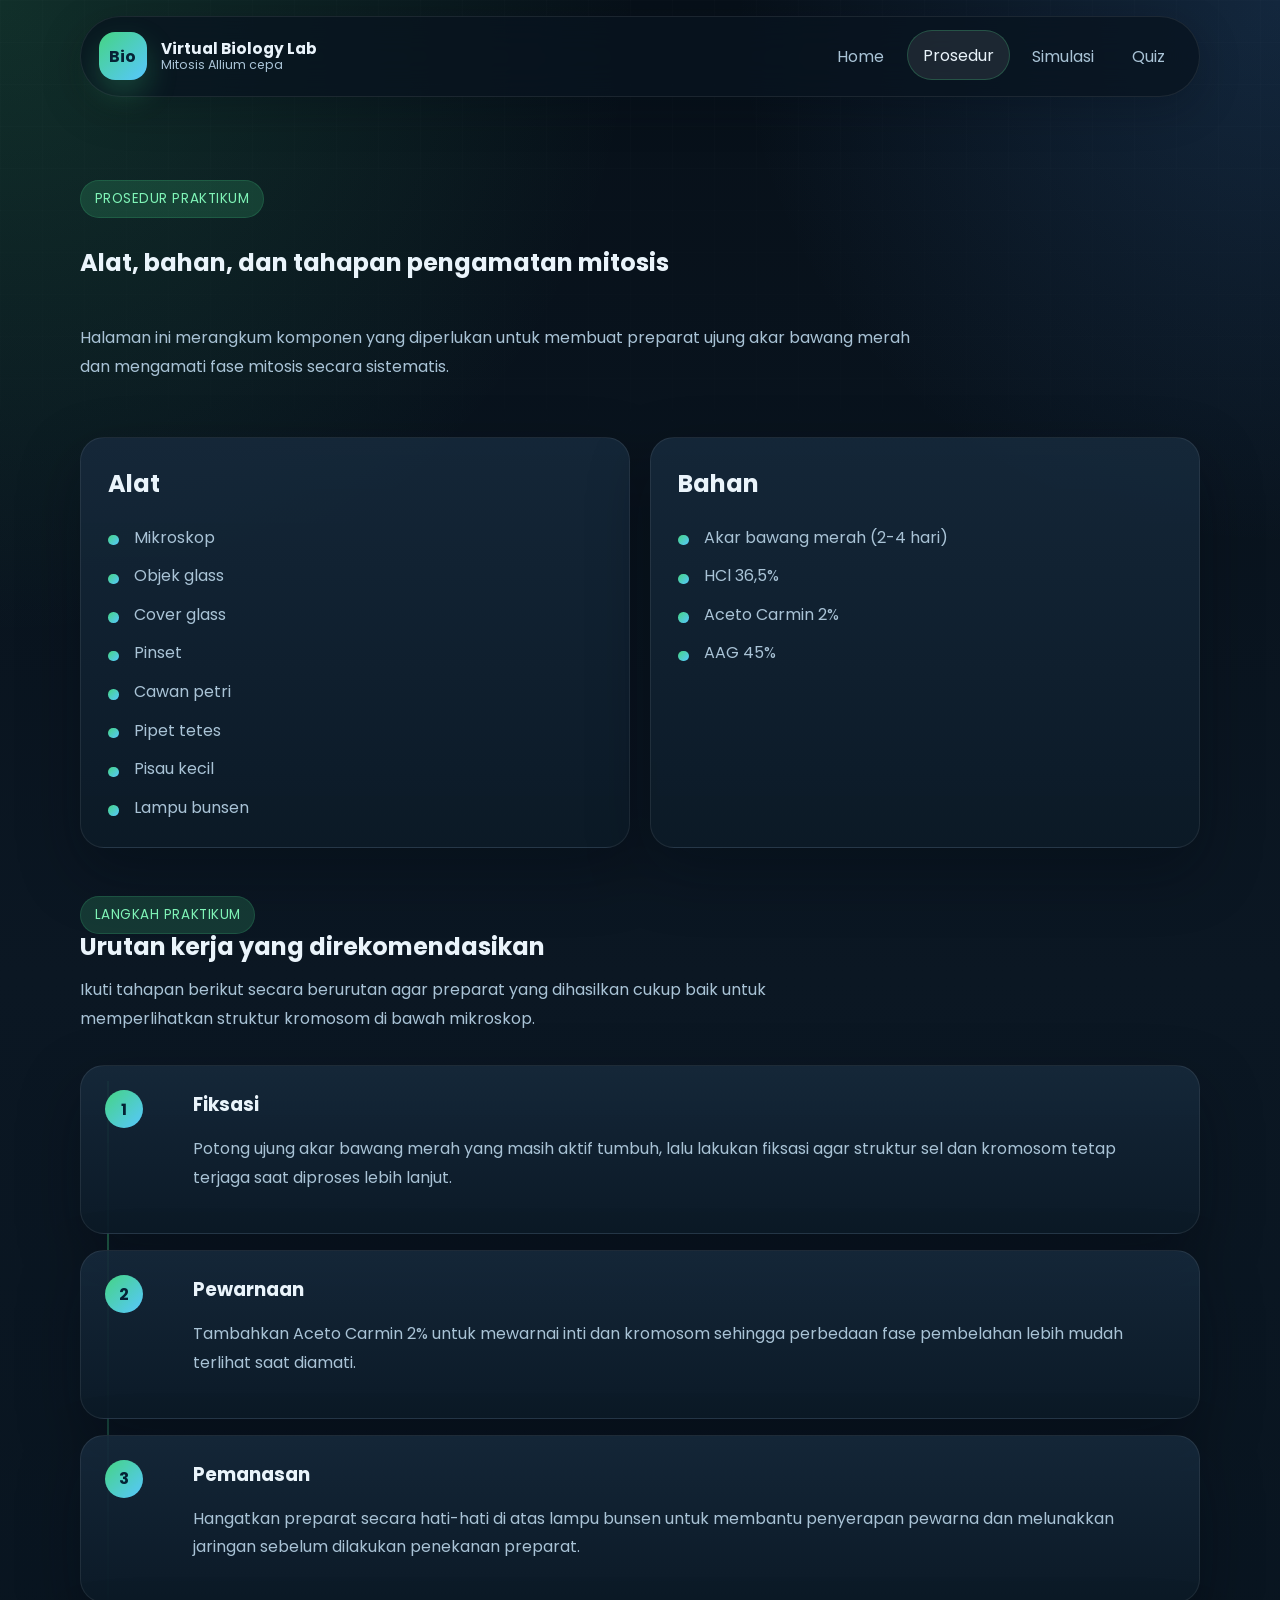
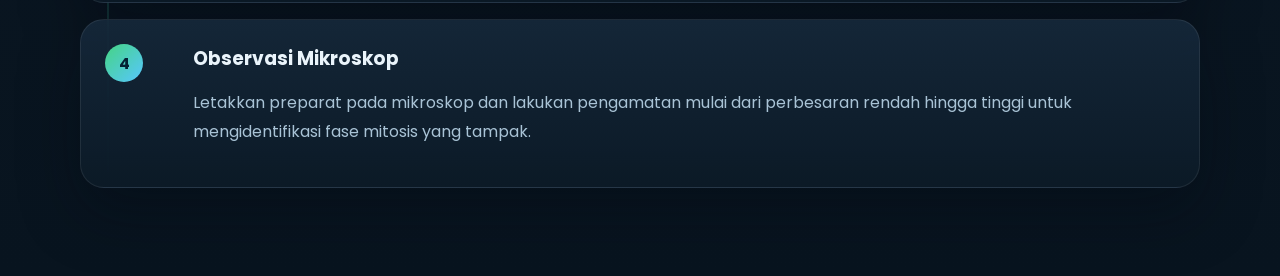
==== pages/prosedur.html @ 40774789 "initial commit virtual lab" ====
<!DOCTYPE html>
<html lang="id">
<head>
  <meta charset="UTF-8">
  <meta name="viewport" content="width=device-width, initial-scale=1.0">
  <meta name="description" content="Prosedur praktikum virtual mitosis akar bawang merah: alat, bahan, dan langkah pengamatan.">
  <title>Prosedur | Virtual Lab Mitosis</title>
  <link rel="preconnect" href="https://fonts.googleapis.com">
  <link rel="preconnect" href="https://fonts.gstatic.com" crossorigin>
  <link href="https://fonts.googleapis.com/css2?family=Poppins:wght@400;500;600;700&display=swap" rel="stylesheet">
  <link rel="stylesheet" href="../style.css">
</head>
<body data-page="prosedur">
  <div class="site-shell">
    <header class="site-header">
      <nav class="navbar" aria-label="Navigasi utama">
        <a class="brand" href="../index.html">
          <span class="brand-mark">Bio</span>
          <span class="brand-text">
            <strong>Virtual Biology Lab</strong>
            <small>Mitosis Allium cepa</small>
          </span>
        </a>
        <button class="nav-toggle" type="button" aria-expanded="false" aria-controls="nav-menu" aria-label="Buka navigasi">
          <span></span>
          <span></span>
          <span></span>
        </button>
        <div class="nav-menu" id="nav-menu">
          <a href="../index.html" data-nav="home">Home</a>
          <a href="prosedur.html" data-nav="prosedur">Prosedur</a>
          <a href="simulasi.html" data-nav="simulasi">Simulasi</a>
          <a href="quiz.html" data-nav="quiz">Quiz</a>
        </div>
      </nav>
    </header>

    <main class="page-main">
      <section class="page-hero reveal">
        <span class="section-tag">Prosedur Praktikum</span>
        <h1>Alat, bahan, dan tahapan pengamatan mitosis</h1>
        <p>
          Halaman ini merangkum komponen yang diperlukan untuk membuat preparat ujung akar bawang merah
          dan mengamati fase mitosis secara sistematis.
        </p>
      </section>

      <section class="resource-section reveal">
        <div class="resource-grid">
          <article class="content-card">
            <h2>Alat</h2>
            <ul class="check-list">
              <li>Mikroskop</li>
              <li>Objek glass</li>
              <li>Cover glass</li>
              <li>Pinset</li>
              <li>Cawan petri</li>
              <li>Pipet tetes</li>
              <li>Pisau kecil</li>
              <li>Lampu bunsen</li>
            </ul>
          </article>
          <article class="content-card">
            <h2>Bahan</h2>
            <ul class="check-list">
              <li>Akar bawang merah (2-4 hari)</li>
              <li>HCl 36,5%</li>
              <li>Aceto Carmin 2%</li>
              <li>AAG 45%</li>
            </ul>
          </article>
        </div>
      </section>

      <section class="timeline-section reveal">
        <div class="section-heading align-left">
          <span class="section-tag">Langkah Praktikum</span>
          <h2>Urutan kerja yang direkomendasikan</h2>
          <p>
            Ikuti tahapan berikut secara berurutan agar preparat yang dihasilkan cukup baik untuk memperlihatkan
            struktur kromosom di bawah mikroskop.
          </p>
        </div>
        <div class="timeline">
          <article class="timeline-card">
            <span class="timeline-number">1</span>
            <div>
              <h3>Fiksasi</h3>
              <p>
                Potong ujung akar bawang merah yang masih aktif tumbuh, lalu lakukan fiksasi agar struktur sel
                dan kromosom tetap terjaga saat diproses lebih lanjut.
              </p>
            </div>
          </article>
          <article class="timeline-card">
            <span class="timeline-number">2</span>
            <div>
              <h3>Pewarnaan</h3>
              <p>
                Tambahkan Aceto Carmin 2% untuk mewarnai inti dan kromosom sehingga perbedaan fase pembelahan
                lebih mudah terlihat saat diamati.
              </p>
            </div>
          </article>
          <article class="timeline-card">
            <span class="timeline-number">3</span>
            <div>
              <h3>Pemanasan</h3>
              <p>
                Hangatkan preparat secara hati-hati di atas lampu bunsen untuk membantu penyerapan pewarna dan
                melunakkan jaringan sebelum dilakukan penekanan preparat.
              </p>
            </div>
          </article>
          <article class="timeline-card">
            <span class="timeline-number">4</span>
            <div>
              <h3>Observasi Mikroskop</h3>
              <p>
                Letakkan preparat pada mikroskop dan lakukan pengamatan mulai dari perbesaran rendah hingga
                tinggi untuk mengidentifikasi fase mitosis yang tampak.
              </p>
            </div>
          </article>
        </div>
      </section>
    </main>
  </div>

  <script src="../script.js"></script>
</body>
</html>
---- style.css ----
:root {
  --bg: #08141f;
  --bg-soft: #112233;
  --surface: rgba(15, 32, 47, 0.82);
  --surface-solid: #12293a;
  --surface-alt: #163549;
  --text: #eaf4fb;
  --muted: #a9c3d6;
  --accent: #45d483;
  --accent-strong: #25b46a;
  --accent-soft: rgba(69, 212, 131, 0.18);
  --border: rgba(255, 255, 255, 0.08);
  --danger: #ff7b7b;
  --success: #7ff4b7;
  --shadow: 0 24px 60px rgba(1, 9, 17, 0.35);
  --radius-lg: 24px;
  --radius-md: 18px;
  --radius-sm: 14px;
  --container: min(1120px, calc(100% - 2rem));
}

* {
  box-sizing: border-box;
}

html {
  scroll-behavior: smooth;
}

body {
  margin: 0;
  font-family: "Poppins", sans-serif;
  color: var(--text);
  background:
    radial-gradient(circle at top left, rgba(69, 212, 131, 0.16), transparent 28%),
    radial-gradient(circle at top right, rgba(74, 144, 226, 0.18), transparent 24%),
    linear-gradient(180deg, #071019 0%, #0b1723 52%, #08141f 100%);
  min-height: 100vh;
}

body::before {
  content: "";
  position: fixed;
  inset: 0;
  background-image:
    linear-gradient(rgba(255, 255, 255, 0.03) 1px, transparent 1px),
    linear-gradient(90deg, rgba(255, 255, 255, 0.03) 1px, transparent 1px);
  background-size: 42px 42px;
  mask-image: linear-gradient(180deg, rgba(0, 0, 0, 0.4), transparent 85%);
  pointer-events: none;
  z-index: -1;
}

a {
  color: inherit;
  text-decoration: none;
}

img,
iframe {
  max-width: 100%;
}

button,
input,
textarea,
select {
  font: inherit;
}

.site-shell {
  min-height: 100vh;
}

.site-header {
  position: sticky;
  top: 0;
  z-index: 1000;
  padding: 1rem 0 0;
}

.navbar {
  width: var(--container);
  margin: 0 auto;
  display: flex;
  align-items: center;
  justify-content: space-between;
  gap: 1rem;
  padding: 0.9rem 1.1rem;
  border: 1px solid var(--border);
  border-radius: 999px;
  backdrop-filter: blur(18px);
  background: rgba(8, 20, 31, 0.78);
  box-shadow: 0 12px 40px rgba(2, 10, 18, 0.26);
}

.brand {
  display: inline-flex;
  align-items: center;
  gap: 0.9rem;
}

.brand-mark {
  width: 48px;
  height: 48px;
  display: grid;
  place-items: center;
  border-radius: 16px;
  background: linear-gradient(135deg, var(--accent), #57c7ff);
  color: #062336;
  font-weight: 700;
  box-shadow: 0 14px 30px rgba(69, 212, 131, 0.25);
}

.brand-text {
  display: flex;
  flex-direction: column;
  line-height: 1.2;
}

.brand-text strong {
  font-size: 0.96rem;
}

.brand-text small {
  color: var(--muted);
  font-size: 0.78rem;
}

.nav-menu {
  display: flex;
  align-items: center;
  gap: 0.4rem;
}

.nav-menu a {
  padding: 0.78rem 1rem;
  border-radius: 999px;
  color: var(--muted);
  transition: color 0.25s ease, background 0.25s ease, transform 0.25s ease;
}

.nav-menu a:hover,
.nav-menu a.active {
  color: var(--text);
  background: rgba(255, 255, 255, 0.08);
  transform: translateY(-1px);
}

.nav-menu a.active {
  box-shadow: inset 0 0 0 1px rgba(69, 212, 131, 0.26);
}

.nav-toggle {
  display: none;
  width: 48px;
  height: 48px;
  border: 0;
  border-radius: 14px;
  background: rgba(255, 255, 255, 0.06);
  cursor: pointer;
}

.nav-toggle span {
  display: block;
  width: 22px;
  height: 2px;
  margin: 5px auto;
  border-radius: 999px;
  background: var(--text);
  transition: transform 0.25s ease, opacity 0.25s ease;
}

main,
.page-main {
  width: var(--container);
  margin: 0 auto;
  padding: 2rem 0 4rem;
}

.hero,
.page-hero {
  position: relative;
  display: grid;
  gap: 2rem;
}

.hero {
  grid-template-columns: minmax(0, 1.2fr) minmax(280px, 0.8fr);
  align-items: center;
  min-height: calc(100vh - 120px);
  padding: 3rem 0 4rem;
}

.hero-copy h1,
.page-hero h1,
.section-heading h2,
.cta-card h2 {
  margin: 0;
  line-height: 1.08;
}

.hero-copy h1 {
  max-width: 12ch;
  font-size: clamp(2.6rem, 6vw, 4.8rem);
}

.hero-copy p,
.page-hero p,
.section-heading p,
.content-card p,
.phase-card p,
.timeline-card p,
.cta-card p,
.quiz-feedback,
.quiz-result p,
.simulation-topbar p,
.simulation-loading p {
  color: var(--muted);
  line-height: 1.8;
}

.eyebrow,
.section-tag,
.panel-label {
  display: inline-flex;
  align-items: center;
  gap: 0.45rem;
  width: fit-content;
  padding: 0.5rem 0.85rem;
  border-radius: 999px;
  border: 1px solid rgba(69, 212, 131, 0.18);
  background: var(--accent-soft);
  color: var(--success);
  font-size: 0.84rem;
  letter-spacing: 0.04em;
  text-transform: uppercase;
}

.hero-actions,
.cta-actions {
  display: flex;
  flex-wrap: wrap;
  gap: 1rem;
  margin-top: 2rem;
}

.button {
  display: inline-flex;
  align-items: center;
  justify-content: center;
  gap: 0.5rem;
  min-height: 52px;
  padding: 0.9rem 1.35rem;
  border-radius: 16px;
  border: 1px solid transparent;
  font-weight: 600;
  cursor: pointer;
  transition: transform 0.25s ease, box-shadow 0.25s ease, background 0.25s ease, border-color 0.25s ease;
}

.button:hover {
  transform: translateY(-2px);
}

.button-primary {
  background: linear-gradient(135deg, var(--accent), #39b5e8);
  color: #052031;
  box-shadow: 0 18px 30px rgba(57, 181, 232, 0.18);
}

.button-secondary {
  background: rgba(255, 255, 255, 0.06);
  color: var(--text);
  border-color: rgba(255, 255, 255, 0.08);
}

.glass-card,
.content-card,
.phase-card,
.cta-card,
.timeline-card,
.quiz-card,
.simulation-shell {
  border: 1px solid var(--border);
  background: linear-gradient(180deg, rgba(22, 41, 59, 0.9) 0%, rgba(12, 26, 39, 0.95) 100%);
  box-shadow: var(--shadow);
}

.glass-card,
.content-card,
.phase-card,
.timeline-card,
.quiz-card {
  border-radius: var(--radius-lg);
}

.glass-card {
  padding: 1.8rem;
}

.glass-card h2 {
  margin: 1rem 0 0;
  font-size: clamp(1.6rem, 3vw, 2.2rem);
}

.feature-list,
.check-list {
  margin: 1.5rem 0 0;
  padding: 0;
  list-style: none;
  display: grid;
  gap: 0.85rem;
}

.feature-list li,
.check-list li {
  position: relative;
  padding-left: 1.6rem;
  color: var(--muted);
}

.feature-list li::before,
.check-list li::before {
  content: "";
  position: absolute;
  left: 0;
  top: 0.65rem;
  width: 0.65rem;
  height: 0.65rem;
  border-radius: 50%;
  background: linear-gradient(135deg, var(--accent), #57c7ff);
}

.info-section,
.phase-section,
.cta-section,
.resource-section,
.timeline-section,
.simulation-section,
.quiz-section {
  padding: 1.5rem 0;
}

.section-heading {
  max-width: 760px;
  margin: 0 auto 2rem;
  text-align: center;
}

.section-heading.align-left {
  margin-left: 0;
  text-align: left;
}

.highlight-grid,
.phase-grid,
.resource-grid {
  display: grid;
  gap: 1.25rem;
}

.highlight-grid {
  grid-template-columns: repeat(3, minmax(0, 1fr));
}

.phase-grid {
  grid-template-columns: repeat(4, minmax(0, 1fr));
}

.resource-grid {
  grid-template-columns: repeat(2, minmax(0, 1fr));
}

.content-card,
.phase-card {
  padding: 1.7rem;
}

.content-card h3,
.phase-card h3,
.timeline-card h3,
.quiz-question,
.quiz-result h3,
.content-card h2 {
  margin: 0 0 0.8rem;
}

.phase-card {
  position: relative;
  overflow: hidden;
}

.phase-card::after {
  content: "";
  position: absolute;
  inset: auto -10% -25% auto;
  width: 140px;
  height: 140px;
  border-radius: 50%;
  background: radial-gradient(circle, rgba(69, 212, 131, 0.24), transparent 70%);
}

.phase-badge {
  width: 52px;
  height: 52px;
  display: grid;
  place-items: center;
  margin-bottom: 1.2rem;
  border-radius: 16px;
  background: rgba(255, 255, 255, 0.08);
  color: var(--success);
  font-weight: 700;
}

.cta-card {
  display: flex;
  align-items: center;
  justify-content: space-between;
  gap: 1.5rem;
  padding: 2rem;
  border-radius: 28px;
}

.page-hero {
  padding: 3.2rem 0 1rem;
  max-width: 860px;
}

.timeline {
  position: relative;
  display: grid;
  gap: 1rem;
}

.timeline::before {
  content: "";
  position: absolute;
  left: 27px;
  top: 1rem;
  bottom: 1rem;
  width: 2px;
  background: linear-gradient(180deg, rgba(69, 212, 131, 0.5), rgba(87, 199, 255, 0.08));
}

.timeline-card {
  position: relative;
  display: grid;
  grid-template-columns: 72px minmax(0, 1fr);
  gap: 1rem;
  align-items: start;
  padding: 1.5rem;
}

.timeline-number {
  position: relative;
  z-index: 1;
  width: 38px;
  height: 38px;
  display: grid;
  place-items: center;
  border-radius: 50%;
  background: linear-gradient(135deg, var(--accent), #57c7ff);
  color: #042235;
  font-weight: 700;
}

.simulation-shell {
  position: relative;
  padding: 1.25rem;
  border-radius: 30px;
  overflow: hidden;
}

.simulation-topbar {
  display: flex;
  align-items: center;
  gap: 0.65rem;
  padding: 0.35rem 0.25rem 1rem;
}

.simulation-topbar p {
  margin: 0 auto 0 0.4rem;
  font-size: 0.92rem;
}

.simulation-dot {
  width: 12px;
  height: 12px;
  border-radius: 50%;
}

.dot-red {
  background: #ff6b6b;
}

.dot-yellow {
  background: #ffd166;
}

.dot-green {
  background: #4cd964;
}

.simulation-stage {
  position: relative;
  border-radius: 24px;
  border: 1px solid rgba(255, 255, 255, 0.06);
  background:
    radial-gradient(circle at top, rgba(69, 212, 131, 0.1), transparent 35%),
    #071019;
  padding: 1.2rem;
}

.simulation-frame {
  position: relative;
  width: 100%;
  aspect-ratio: 16 / 9;
  border-radius: 20px;
  overflow: hidden;
  background: #000;
  box-shadow: inset 0 0 0 1px rgba(255, 255, 255, 0.04);
}

.simulation-frame iframe {
  width: 100%;
  height: 100%;
  border: 0;
  background: #000;
}

.simulation-loading {
  position: absolute;
  inset: 66px 1.25rem 1.25rem;
  display: grid;
  place-items: center;
  gap: 1rem;
  text-align: center;
  background: rgba(7, 16, 25, 0.88);
  border-radius: 24px;
  transition: opacity 0.35s ease, visibility 0.35s ease;
  z-index: 2;
}

.simulation-loading.is-hidden {
  opacity: 0;
  visibility: hidden;
}

.loader-ring {
  width: 64px;
  height: 64px;
  border: 4px solid rgba(255, 255, 255, 0.12);
  border-top-color: var(--accent);
  border-radius: 50%;
  animation: spin 0.9s linear infinite;
}

.quiz-card {
  max-width: 820px;
  margin: 0 auto;
  padding: 2rem;
}

.quiz-head {
  display: flex;
  align-items: center;
  justify-content: space-between;
  gap: 1rem;
  margin-bottom: 1.8rem;
}

.quiz-head h2 {
  margin: 0.45rem 0 0;
  font-size: 2rem;
}

.quiz-progress {
  padding: 0.7rem 1rem;
  border-radius: 999px;
  background: rgba(255, 255, 255, 0.06);
  color: var(--muted);
}

.quiz-question {
  font-size: clamp(1.4rem, 2vw, 1.8rem);
}

.quiz-options {
  display: grid;
  gap: 0.9rem;
  margin-top: 1.5rem;
}

.quiz-option {
  width: 100%;
  padding: 1rem 1.1rem;
  border-radius: 18px;
  border: 1px solid var(--border);
  background: rgba(255, 255, 255, 0.05);
  color: var(--text);
  text-align: left;
  cursor: pointer;
  transition: transform 0.25s ease, border-color 0.25s ease, background 0.25s ease;
}

.quiz-option:hover:not(:disabled) {
  transform: translateY(-2px);
  border-color: rgba(69, 212, 131, 0.36);
}

.quiz-option.correct {
  border-color: rgba(127, 244, 183, 0.7);
  background: rgba(127, 244, 183, 0.16);
}

.quiz-option.wrong {
  border-color: rgba(255, 123, 123, 0.7);
  background: rgba(255, 123, 123, 0.14);
}

.quiz-option:disabled {
  cursor: default;
  opacity: 0.96;
}

.quiz-feedback {
  min-height: 32px;
  margin: 1rem 0 0;
}

.quiz-feedback.correct {
  color: var(--success);
}

.quiz-feedback.wrong {
  color: #ffb4b4;
}

.quiz-next {
  margin-top: 1rem;
}

.quiz-result {
  text-align: center;
  padding-top: 1rem;
}

.hidden {
  display: none !important;
}

.reveal {
  opacity: 0;
  transform: translateY(28px);
  transition: opacity 0.7s ease, transform 0.7s ease;
}

.reveal.is-visible {
  opacity: 1;
  transform: translateY(0);
}

@keyframes spin {
  to {
    transform: rotate(360deg);
  }
}

@media (max-width: 960px) {
  .hero,
  .highlight-grid,
  .phase-grid,
  .resource-grid,
  .cta-card {
    grid-template-columns: 1fr;
  }

  .hero {
    min-height: auto;
    padding-top: 2rem;
  }

  .cta-card {
    display: grid;
  }
}

@media (max-width: 760px) {
  .site-header {
    padding-top: 0.75rem;
  }

  .navbar {
    position: relative;
    border-radius: 24px;
    padding: 0.9rem;
    align-items: flex-start;
    flex-wrap: wrap;
  }

  .nav-toggle {
    display: inline-block;
    margin-left: auto;
  }

  .nav-menu {
    width: 100%;
    display: none;
    flex-direction: column;
    align-items: stretch;
    padding-top: 0.75rem;
  }

  .nav-menu.is-open {
    display: flex;
  }

  .nav-menu a {
    width: 100%;
    text-align: center;
  }

  .hero-copy h1 {
    max-width: none;
  }

  .timeline::before {
    left: 18px;
  }

  .timeline-card {
    grid-template-columns: 46px minmax(0, 1fr);
    padding: 1.2rem;
  }

  .quiz-card,
  .simulation-shell,
  .glass-card,
  .content-card,
  .phase-card {
    padding: 1.35rem;
  }

  .quiz-head {
    flex-direction: column;
    align-items: flex-start;
  }
}

@media (max-width: 540px) {
  main,
  .page-main {
    padding-bottom: 3rem;
  }

  .navbar {
    width: min(100% - 1rem, 1120px);
  }

  .brand-text strong {
    font-size: 0.9rem;
  }

  .brand-text small {
    font-size: 0.72rem;
  }

  .button,
  .quiz-option {
    width: 100%;
  }

  .hero-actions,
  .cta-actions {
    width: 100%;
  }

  .simulation-loading {
    inset: 60px 1rem 1rem;
  }
}

.simulation-viewport {
  --simulation-scale: 1;
  position: relative;
  width: 100%;
  height: min(calc((100vw - 4rem) * 0.5625), 720px);
  min-height: 220px;
  border-radius: 20px;
  overflow: hidden;
  background: #000;
  box-shadow: inset 0 0 0 1px rgba(255, 255, 255, 0.04);
}

.simulation-canvas {
  width: 1280px;
  height: 720px;
  transform-origin: top left;
  transform: scale(var(--simulation-scale));
}

.simulation-canvas iframe {
  width: 1280px;
  height: 720px;
  border: 0;
  background: #000;
}

@media (max-width: 540px) {
  .simulation-viewport {
    height: min(calc((100vw - 2.5rem) * 0.5625), 720px);
  }
}
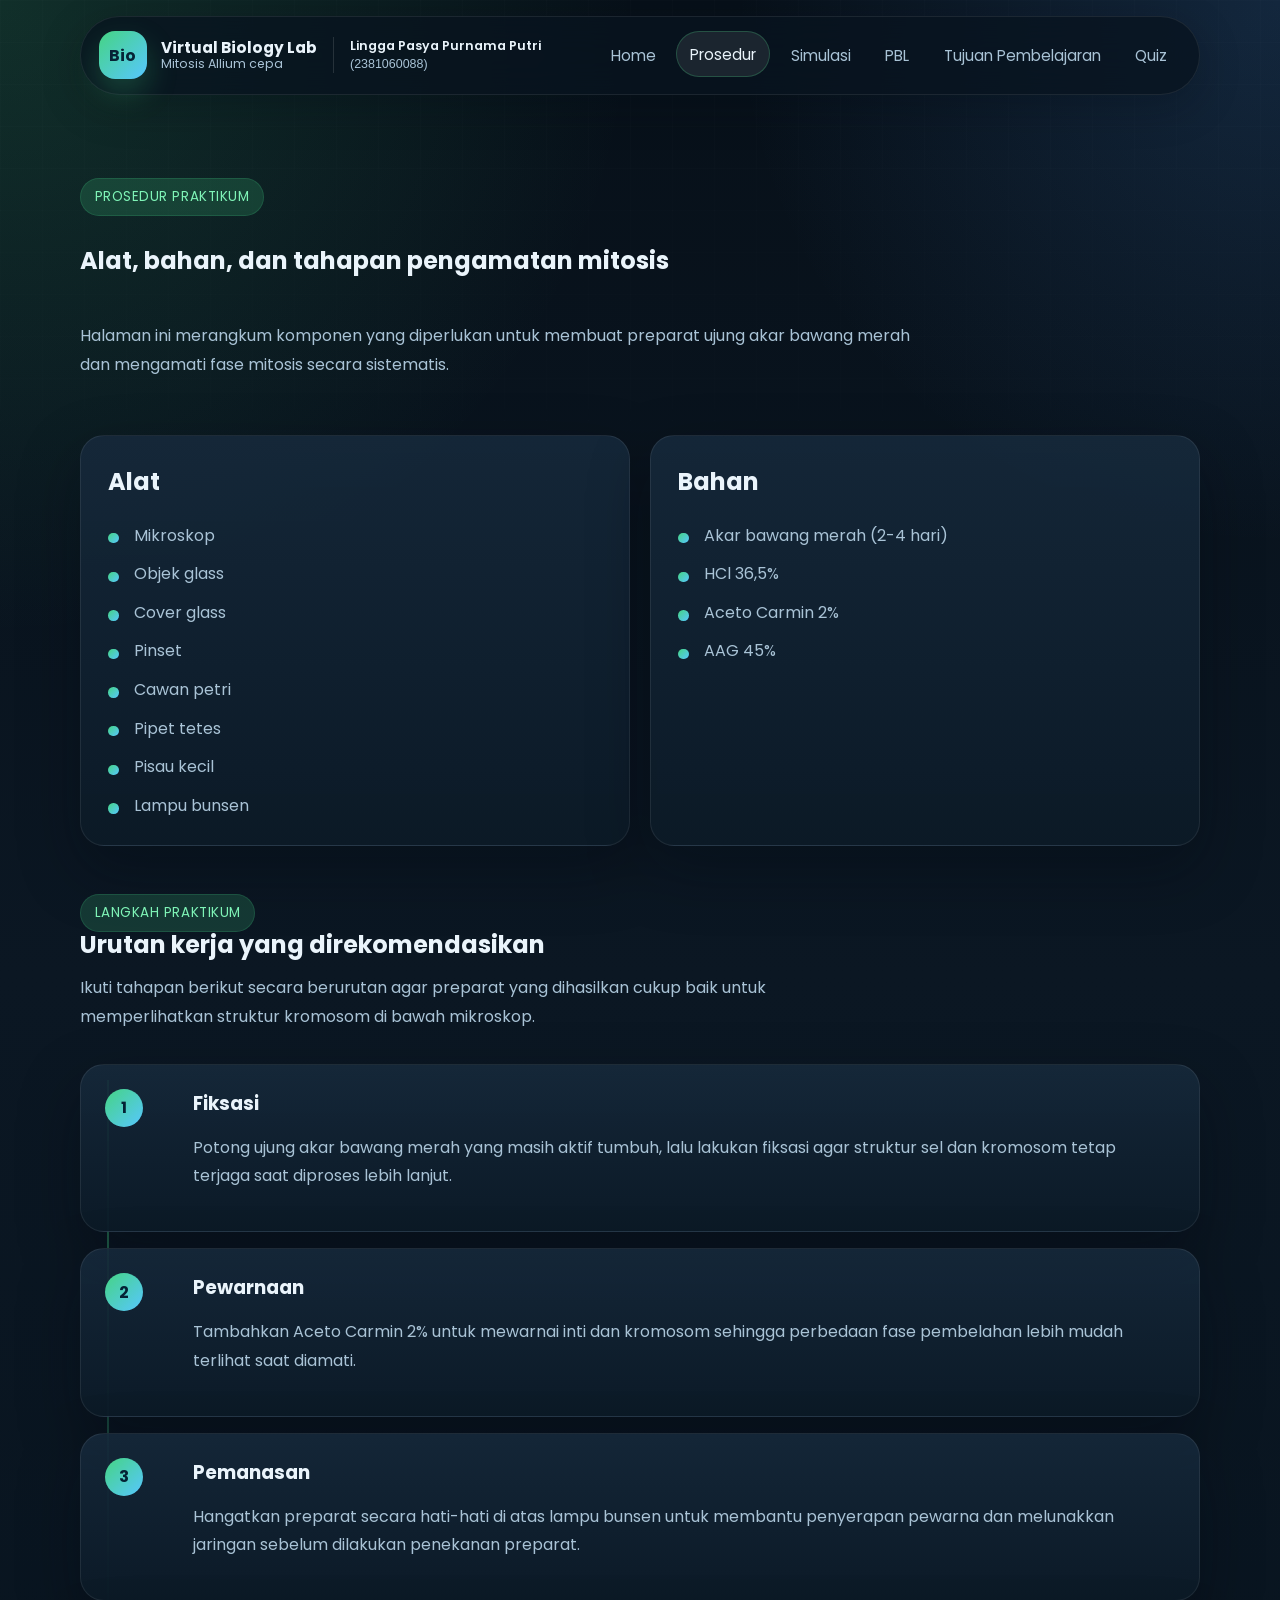
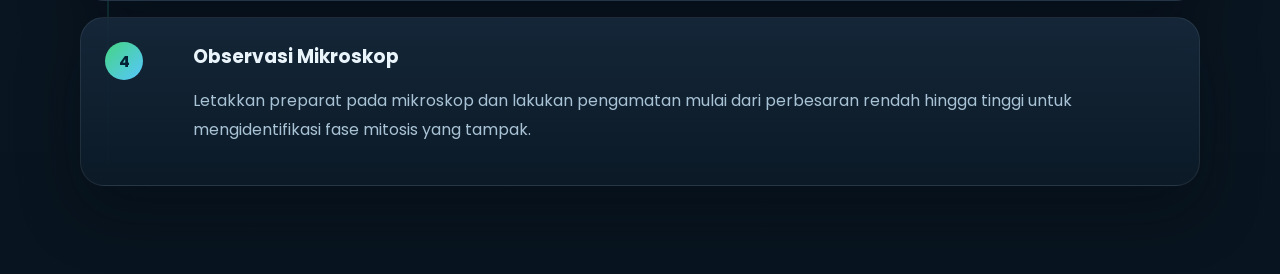
==== commit eadfc787: "update" ====
--- a/pages/prosedur.html
+++ b/pages/prosedur.html
@@ -14,13 +14,16 @@
   <div class="site-shell">
     <header class="site-header">
       <nav class="navbar" aria-label="Navigasi utama">
-        <a class="brand" href="../index.html">
-          <span class="brand-mark">Bio</span>
-          <span class="brand-text">
-            <strong>Virtual Biology Lab</strong>
-            <small>Mitosis Allium cepa</small>
-          </span>
-        </a>
+        <div class="brand-area">
+          <a class="brand" href="../index.html">
+            <span class="brand-mark">Bio</span>
+            <span class="brand-text">
+              <strong>Virtual Biology Lab</strong>
+              <small>Mitosis Allium cepa</small>
+            </span>
+          </a>
+          <p class="student-identity">Lingga Pasya Purnama Putri <span>(2381060088)</span></p>
+        </div>
         <button class="nav-toggle" type="button" aria-expanded="false" aria-controls="nav-menu" aria-label="Buka navigasi">
           <span></span>
           <span></span>
@@ -30,6 +33,8 @@
           <a href="../index.html" data-nav="home">Home</a>
           <a href="prosedur.html" data-nav="prosedur">Prosedur</a>
           <a href="simulasi.html" data-nav="simulasi">Simulasi</a>
+          <a href="pbl.html" data-nav="pbl">PBL</a>
+          <a href="tujuan.html" data-nav="tujuan">Tujuan Pembelajaran</a>
           <a href="quiz.html" data-nav="quiz">Quiz</a>
         </div>
       </nav>
--- a/style.css
+++ b/style.css
@@ -94,10 +94,18 @@
   box-shadow: 0 12px 40px rgba(2, 10, 18, 0.26);
 }
 
+.brand-area {
+  display: flex;
+  align-items: center;
+  gap: 1rem;
+  min-width: 0;
+}
+
 .brand {
   display: inline-flex;
   align-items: center;
   gap: 0.9rem;
+  flex: 0 0 auto;
 }
 
 .brand-mark {
@@ -127,16 +135,36 @@
   font-size: 0.78rem;
 }
 
+.student-identity {
+  max-width: 260px;
+  margin: 0;
+  padding-left: 1rem;
+  border-left: 1px solid rgba(255, 255, 255, 0.12);
+  color: var(--text);
+  font-size: 0.78rem;
+  font-weight: 600;
+  line-height: 1.45;
+}
+
+.student-identity span {
+  display: block;
+  color: var(--muted);
+  font-weight: 500;
+}
+
 .nav-menu {
   display: flex;
   align-items: center;
+  justify-content: flex-end;
+  flex-wrap: wrap;
   gap: 0.4rem;
 }
 
 .nav-menu a {
-  padding: 0.78rem 1rem;
+  padding: 0.72rem 0.88rem;
   border-radius: 999px;
   color: var(--muted);
+  font-size: 0.95rem;
   transition: color 0.25s ease, background 0.25s ease, transform 0.25s ease;
 }
 
@@ -338,7 +366,9 @@
 .resource-section,
 .timeline-section,
 .simulation-section,
-.quiz-section {
+.quiz-section,
+.learning-section,
+.pbl-section {
   padding: 1.5rem 0;
 }
 
@@ -355,7 +385,8 @@
 
 .highlight-grid,
 .phase-grid,
-.resource-grid {
+.resource-grid,
+.learning-grid {
   display: grid;
   gap: 1.25rem;
 }
@@ -370,6 +401,416 @@
 
 .resource-grid {
   grid-template-columns: repeat(2, minmax(0, 1fr));
+}
+
+.learning-grid {
+  grid-template-columns: repeat(2, minmax(0, 1fr));
+}
+
+.pbl-layout {
+  display: grid;
+  grid-template-columns: minmax(280px, 0.85fr) minmax(0, 1.15fr);
+  gap: 1.25rem;
+  align-items: start;
+}
+
+.pbl-case {
+  position: sticky;
+  top: 140px;
+}
+
+.pbl-case h2 {
+  margin-top: 1rem;
+}
+
+.pbl-steps {
+  display: grid;
+  gap: 1rem;
+}
+
+.pbl-overview {
+  margin-bottom: 1.25rem;
+}
+
+.pbl-meta-grid {
+  display: grid;
+  grid-template-columns: repeat(2, minmax(0, 1fr));
+  gap: 0.75rem 1.25rem;
+  margin-top: 1.2rem;
+}
+
+.pbl-meta-grid p {
+  margin: 0;
+  color: var(--muted);
+  line-height: 1.7;
+}
+
+.pbl-meta-grid strong {
+  color: var(--text);
+}
+
+.pbl-content-stack {
+  display: grid;
+  gap: 1.25rem;
+}
+
+.pbl-problem blockquote {
+  margin: 1.3rem 0;
+  padding: 1.2rem 1.35rem;
+  border-left: 4px solid var(--accent);
+  border-radius: 0 18px 18px 0;
+  background: rgba(69, 212, 131, 0.12);
+  color: var(--text);
+  font-weight: 600;
+  line-height: 1.75;
+}
+
+.pbl-two-column {
+  display: grid;
+  grid-template-columns: repeat(2, minmax(0, 1fr));
+  gap: 1rem;
+}
+
+.pbl-two-column h4 {
+  margin: 0.4rem 0 0;
+}
+
+.number-list {
+  margin: 1.2rem 0 0;
+  padding-left: 1.4rem;
+  color: var(--muted);
+  line-height: 1.8;
+}
+
+.number-list li + li {
+  margin-top: 0.45rem;
+}
+
+.table-wrap {
+  width: 100%;
+  overflow-x: auto;
+  margin-top: 1.2rem;
+}
+
+.observation-table {
+  width: 100%;
+  min-width: 680px;
+  border-collapse: collapse;
+  color: var(--muted);
+}
+
+.observation-table th,
+.observation-table td {
+  border: 1px solid var(--border);
+  padding: 1rem;
+  text-align: left;
+  vertical-align: top;
+}
+
+.observation-table th {
+  background: rgba(255, 255, 255, 0.08);
+  color: var(--text);
+}
+
+.observation-table td {
+  min-height: 64px;
+}
+
+.pbl-visual-board {
+  padding: 1rem;
+  border: 1px solid rgba(8, 20, 31, 0.12);
+  border-radius: 24px;
+  background: #f8fbf3;
+  color: #1a2633;
+  box-shadow: 0 24px 60px rgba(1, 9, 17, 0.28);
+}
+
+.pbl-visual-header {
+  display: flex;
+  align-items: center;
+  gap: 1rem;
+  margin-bottom: 1rem;
+}
+
+.pbl-visual-header h2 {
+  margin: 0;
+  color: #182331;
+  font-size: clamp(1.5rem, 3vw, 2.2rem);
+  line-height: 1.05;
+}
+
+.pbl-visual-header p {
+  margin: 0.2rem 0 0;
+  color: #684a9b;
+  font-weight: 700;
+}
+
+.visual-label {
+  display: inline-flex;
+  align-items: center;
+  min-height: 44px;
+  padding: 0.55rem 1.25rem;
+  border-radius: 8px 24px 24px 8px;
+  background: linear-gradient(135deg, #4b2a83, #8353bd);
+  color: #fff;
+  font-size: 1.25rem;
+  font-weight: 700;
+  text-transform: uppercase;
+}
+
+.pbl-visual-grid {
+  display: grid;
+  grid-template-columns: 0.95fr 1.05fr;
+  gap: 0.9rem;
+}
+
+.visual-card {
+  border: 1px solid #e1d9ea;
+  border-radius: 10px;
+  background: #fff;
+  box-shadow: 0 10px 24px rgba(88, 67, 113, 0.08);
+  overflow: hidden;
+}
+
+.visual-card h3 {
+  margin: 0;
+  padding: 0.55rem 0.8rem;
+  background: linear-gradient(135deg, #5e438e, #7954a8);
+  color: #fff;
+  font-size: 0.9rem;
+  letter-spacing: 0.04em;
+  text-transform: uppercase;
+}
+
+.visual-card p,
+.visual-card li {
+  color: #283544;
+  line-height: 1.55;
+}
+
+.visual-card p {
+  margin: 0;
+  padding: 0.95rem;
+}
+
+.visual-problem {
+  background: #fbf8ff;
+}
+
+.visual-situation {
+  display: grid;
+  grid-template-columns: minmax(0, 1fr) 130px;
+  align-items: center;
+}
+
+.visual-growth {
+  grid-column: 1 / 2;
+}
+
+.visual-questions {
+  grid-column: 2 / 3;
+  grid-row: 2 / 3;
+}
+
+.visual-questions ol {
+  margin: 0;
+  padding: 1rem 1.1rem 1rem 2rem;
+}
+
+.visual-questions li + li {
+  margin-top: 0.6rem;
+}
+
+.growth-strip {
+  display: grid;
+  grid-template-columns: repeat(4, minmax(88px, 1fr));
+  gap: 0.5rem;
+  padding: 1rem 0.75rem 0.4rem;
+}
+
+.growth-step {
+  position: relative;
+  display: grid;
+  justify-items: center;
+  gap: 0.35rem;
+  min-width: 0;
+  color: #283544;
+  font-size: 0.72rem;
+  font-weight: 700;
+}
+
+.growth-step:not(:last-child)::after {
+  content: "";
+  position: absolute;
+  top: 52px;
+  right: -0.35rem;
+  width: 16px;
+  height: 2px;
+  background: #8d74a8;
+}
+
+.growth-step:not(:last-child)::before {
+  content: "";
+  position: absolute;
+  top: 47px;
+  right: -0.45rem;
+  border-left: 7px solid #8d74a8;
+  border-top: 6px solid transparent;
+  border-bottom: 6px solid transparent;
+}
+
+.onion-jar {
+  position: relative;
+  width: 82px;
+  height: 118px;
+  margin: 0 auto;
+}
+
+.onion-jar-large {
+  width: 112px;
+  height: 150px;
+  margin-right: 0.7rem;
+}
+
+.jar {
+  position: absolute;
+  left: 18%;
+  right: 18%;
+  bottom: 0;
+  height: 72%;
+  border: 3px solid rgba(95, 124, 137, 0.38);
+  border-top-width: 6px;
+  border-radius: 9px 9px 17px 17px;
+  background:
+    linear-gradient(90deg, rgba(255, 255, 255, 0.72), rgba(214, 238, 242, 0.36) 45%, rgba(255, 255, 255, 0.5)),
+    linear-gradient(180deg, transparent 48%, rgba(116, 190, 205, 0.18) 49%);
+}
+
+.jar::before {
+  content: "";
+  position: absolute;
+  left: -8px;
+  right: -8px;
+  top: -9px;
+  height: 10px;
+  border: 3px solid rgba(95, 124, 137, 0.38);
+  border-radius: 999px;
+  background: rgba(255, 255, 255, 0.85);
+}
+
+.onion {
+  position: absolute;
+  left: 50%;
+  top: 22px;
+  width: 46px;
+  height: 60px;
+  transform: translateX(-50%);
+}
+
+.onion-jar-large .onion {
+  top: 24px;
+  width: 58px;
+  height: 76px;
+}
+
+.bulb {
+  position: absolute;
+  left: 50%;
+  bottom: 8px;
+  width: 42px;
+  height: 50px;
+  transform: translateX(-50%);
+  border-radius: 50% 50% 46% 46%;
+  background:
+    radial-gradient(circle at 38% 28%, rgba(255, 233, 217, 0.9), transparent 18%),
+    linear-gradient(90deg, #8f2332 0%, #c5484f 30%, #842234 52%, #d16259 74%, #7e1f32 100%);
+  box-shadow: inset 0 -8px 12px rgba(74, 20, 33, 0.22);
+}
+
+.onion-jar-large .bulb {
+  width: 54px;
+  height: 64px;
+}
+
+.bulb::after {
+  content: "";
+  position: absolute;
+  left: 50%;
+  bottom: -6px;
+  width: 12px;
+  height: 12px;
+  transform: translateX(-50%);
+  border-radius: 50%;
+  background: #7e5135;
+}
+
+.sprout,
+.root {
+  position: absolute;
+  left: 50%;
+  display: block;
+  transform-origin: bottom center;
+}
+
+.sprout {
+  bottom: 52px;
+  width: 5px;
+  height: 30px;
+  border-radius: 999px 999px 0 0;
+  background: linear-gradient(180deg, #75b85a, #276f3d);
+}
+
+.onion-jar-large .sprout {
+  bottom: 66px;
+  height: 42px;
+}
+
+.sprout-left {
+  transform: translateX(-50%) rotate(-18deg);
+}
+
+.sprout-center {
+  transform: translateX(-50%);
+}
+
+.sprout-right {
+  transform: translateX(-50%) rotate(18deg);
+}
+
+.root {
+  bottom: -18px;
+  width: 2px;
+  height: 38px;
+  border-radius: 999px;
+  background: #c4945b;
+}
+
+.root-one {
+  transform: translateX(-50%) rotate(10deg);
+}
+
+.root-two {
+  transform: translateX(-50%) rotate(-12deg);
+}
+
+.root-three {
+  transform: translateX(-50%) rotate(25deg);
+}
+
+.root-stage-1 .root {
+  height: 15px;
+}
+
+.root-stage-2 .root {
+  height: 25px;
+}
+
+.root-stage-3 .root {
+  height: 36px;
+}
+
+.root-stage-4 .root {
+  height: 48px;
 }
 
 .content-card,
@@ -384,6 +825,10 @@
 .quiz-result h3,
 .content-card h2 {
   margin: 0 0 0.8rem;
+}
+
+.learning-card h2 {
+  font-size: 1.35rem;
 }
 
 .phase-card {
@@ -425,6 +870,21 @@
 .page-hero {
   padding: 3.2rem 0 1rem;
   max-width: 860px;
+}
+
+.pbl-hero {
+  max-width: 980px;
+  gap: 1rem;
+  padding: 1rem 0 0.25rem;
+}
+
+.pbl-hero h1 {
+  font-size: clamp(2.2rem, 4vw, 3.6rem);
+}
+
+.pbl-hero p {
+  max-width: 900px;
+  margin: 0;
 }
 
 .timeline {
@@ -672,6 +1132,10 @@
   .highlight-grid,
   .phase-grid,
   .resource-grid,
+  .pbl-meta-grid,
+  .pbl-two-column,
+  .learning-grid,
+  .pbl-layout,
   .cta-card {
     grid-template-columns: 1fr;
   }
@@ -683,6 +1147,34 @@
 
   .cta-card {
     display: grid;
+  }
+
+  .navbar {
+    border-radius: 28px;
+    flex-wrap: wrap;
+  }
+
+  .nav-menu {
+    width: 100%;
+  }
+
+  .pbl-visual-grid,
+  .visual-situation {
+    grid-template-columns: 1fr;
+  }
+
+  .visual-growth,
+  .visual-questions {
+    grid-column: auto;
+    grid-row: auto;
+  }
+
+  .onion-jar-large {
+    margin: 0.5rem auto 1rem;
+  }
+
+  .pbl-case {
+    position: static;
   }
 }
 
@@ -699,6 +1191,18 @@
     flex-wrap: wrap;
   }
 
+  .brand-area {
+    align-items: flex-start;
+    flex-direction: column;
+    gap: 0.75rem;
+  }
+
+  .student-identity {
+    max-width: none;
+    padding-left: 0;
+    border-left: 0;
+  }
+
   .nav-toggle {
     display: inline-block;
     margin-left: auto;
@@ -774,6 +1278,25 @@
   .hero-actions,
   .cta-actions {
     width: 100%;
+  }
+
+  .pbl-visual-board {
+    padding: 0.75rem;
+  }
+
+  .pbl-visual-header {
+    align-items: flex-start;
+    flex-direction: column;
+  }
+
+  .growth-strip {
+    grid-template-columns: repeat(2, minmax(0, 1fr));
+    row-gap: 1rem;
+  }
+
+  .growth-step::before,
+  .growth-step::after {
+    display: none;
   }
 
   .simulation-loading {
@@ -811,4 +1334,4 @@
   .simulation-viewport {
     height: min(calc((100vw - 2.5rem) * 0.5625), 720px);
   }
-}+}
